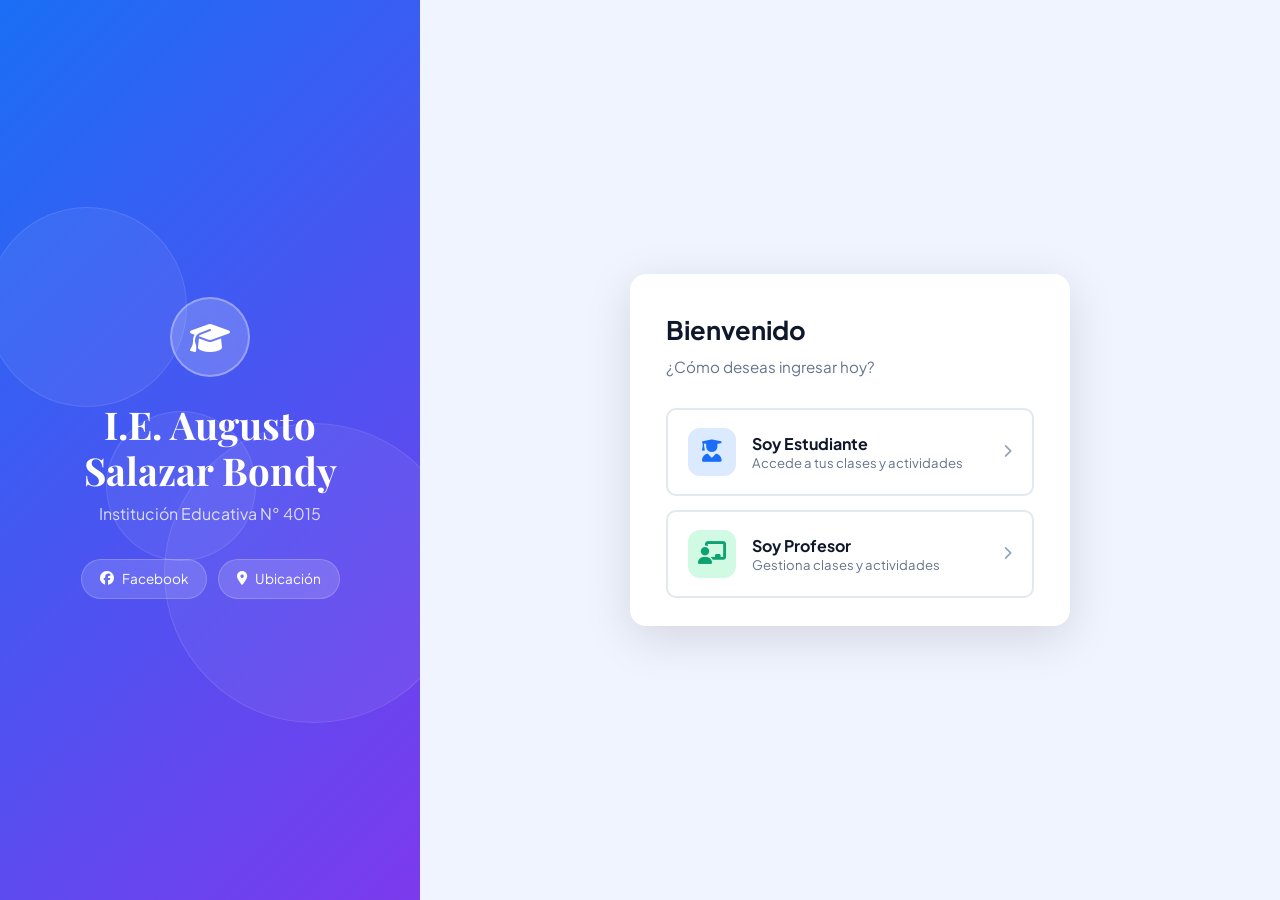
==== alumnos/dashboard.html @ 87910384 "request" ====
<!DOCTYPE html>
<html lang="es">
<head>
  <meta charset="UTF-8"/>
  <meta name="viewport" content="width=device-width, initial-scale=1.0"/>
  <title>Panel Estudiante — I.E. ASB 4015</title>
  <link rel="stylesheet" href="../style.css"/>
  <link rel="preconnect" href="https://fonts.googleapis.com"/>
  <link href="https://fonts.googleapis.com/css2?family=Plus+Jakarta+Sans:wght@300;400;500;600;700;800&family=Playfair+Display:wght@600;700&display=swap" rel="stylesheet"/>
  <link rel="stylesheet" href="https://cdnjs.cloudflare.com/ajax/libs/font-awesome/6.5.0/css/all.min.css"/>
</head>
<body>
<div id="toast-container" class="toast-container"></div>

<div class="app-layout">
  <!-- SIDEBAR -->
  <aside class="sidebar" id="sidebar">
    <div class="sidebar-header">
      <div class="sidebar-logo">
        <div class="sidebar-logo-icon"><i class="fas fa-graduation-cap"></i></div>
        <div class="sidebar-logo-text">
          <div class="school-name">I.E. Augusto Salazar Bondy</div>
          <div class="school-code">Plataforma Educativa 4015</div>
        </div>
      </div>
    </div>
    <div class="sidebar-profile">
      <div class="sidebar-avatar" id="sidebar-avatar"><i class="fas fa-user"></i></div>
      <div class="sidebar-profile-info">
        <div class="profile-name" id="sidebar-name">Cargando...</div>
        <div class="profile-role">Estudiante</div>
      </div>
    </div>
    <nav class="sidebar-nav">
      <div class="nav-section-label">Principal</div>
      <button class="nav-item active" data-page="dashboard" onclick="navigateTo('dashboard')">
        <i class="fas fa-home"></i> Inicio
      </button>
      <button class="nav-item" data-page="clases" onclick="navigateTo('clases')">
        <i class="fas fa-chalkboard"></i> Mis Clases
      </button>
      <button class="nav-item" data-page="actividades" onclick="navigateTo('actividades')">
        <i class="fas fa-tasks"></i> Actividades
        <span class="nav-badge" id="pending-badge" style="display:none">0</span>
      </button>
      <button class="nav-item" data-page="calificaciones" onclick="navigateTo('calificaciones')">
        <i class="fas fa-star"></i> Calificaciones
      </button>
      <div class="nav-section-label" style="margin-top:12px">Otros</div>
      <button class="nav-item" data-page="anuncios" onclick="navigateTo('anuncios')">
        <i class="fas fa-bullhorn"></i> Anuncios
      </button>
      <button class="nav-item" data-page="perfil" onclick="navigateTo('perfil')">
        <i class="fas fa-user-circle"></i> Mi Perfil
      </button>
    </nav>
    <div class="sidebar-footer">
      <button class="theme-toggle-btn" id="theme-btn" onclick="AppUtils.toggleTheme()">
        <i class="fas fa-moon"></i> Modo oscuro
      </button>
      <button class="logout-btn" onclick="AppUtils.logout()">
        <i class="fas fa-sign-out-alt"></i> Cerrar sesión
      </button>
    </div>
  </aside>

  <!-- MAIN -->
  <div class="main-content">
    <header class="topbar">
      <button class="topbar-menu-btn" id="menu-btn"><i class="fas fa-bars"></i></button>
      <div class="topbar-title" id="topbar-title">Inicio</div>
      <div class="topbar-search">
        <i class="fas fa-search"></i>
        <input type="text" placeholder="Buscar..." id="search-input" oninput="handleSearch(this.value)"/>
      </div>
    </header>

    <div class="page-content">
      <!-- ── DASHBOARD ── -->
      <div id="page-dashboard" class="page-section">
        <div class="page-header">
          <div>
            <h2 id="welcome-msg">¡Hola!</h2>
            <p>Aquí está tu resumen de hoy</p>
          </div>
        </div>
        <div class="stats-grid" id="student-stats">
          <div class="stat-card blue">
            <div class="stat-icon"><i class="fas fa-chalkboard"></i></div>
            <div class="stat-info"><div class="stat-value" id="stat-classes">0</div><div class="stat-label">Mis clases</div></div>
          </div>
          <div class="stat-card amber">
            <div class="stat-icon"><i class="fas fa-clock"></i></div>
            <div class="stat-info"><div class="stat-value" id="stat-pending">0</div><div class="stat-label">Pendientes</div></div>
          </div>
          <div class="stat-card green">
            <div class="stat-icon"><i class="fas fa-check-circle"></i></div>
            <div class="stat-info"><div class="stat-value" id="stat-done">0</div><div class="stat-label">Entregadas</div></div>
          </div>
          <div class="stat-card purple">
            <div class="stat-icon"><i class="fas fa-star"></i></div>
            <div class="stat-info"><div class="stat-value" id="stat-avg">—</div><div class="stat-label">Promedio</div></div>
          </div>
        </div>
        <div class="two-col" style="gap:20px">
          <div class="card">
            <div class="card-header"><h3><i class="fas fa-clock" style="color:var(--accent)"></i> Actividades Pendientes</h3></div>
            <div class="card-body">
              <div class="activity-list" id="dashboard-pending-list">
                <div class="loading-spinner"></div>
              </div>
            </div>
          </div>
          <div class="card">
            <div class="card-header"><h3><i class="fas fa-bullhorn" style="color:var(--primary)"></i> Anuncios Recientes</h3></div>
            <div class="card-body">
              <div class="announcement-list" id="dashboard-announcements">
                <div class="loading-spinner"></div>
              </div>
            </div>
          </div>
        </div>
      </div>

      <!-- ── CLASES ── -->
      <div id="page-clases" class="page-section hidden">
        <div class="page-header">
          <div><h2>Mis Clases</h2><p>Clases en las que estás inscrito</p></div>
          <button class="btn-primary" onclick="openModal('join-class-modal')">
            <i class="fas fa-plus"></i> Unirme a clase
          </button>
        </div>
        <div class="classes-grid" id="student-classes-grid">
          <div class="loading-spinner"></div>
        </div>
      </div>

      <!-- ── ACTIVIDADES ── -->
      <div id="page-actividades" class="page-section hidden">
        <div class="page-header">
          <div><h2>Actividades</h2><p>Todas tus tareas y evaluaciones</p></div>
          <div style="display:flex;gap:8px;flex-wrap:wrap">
            <select class="form-input" style="width:auto;padding:8px 12px" onchange="filterActivities(this.value)">
              <option value="all">Todas</option>
              <option value="pending">Pendientes</option>
              <option value="submitted">Entregadas</option>
              <option value="graded">Calificadas</option>
            </select>
          </div>
        </div>
        <div class="activity-list" id="all-activities-list">
          <div class="loading-spinner"></div>
        </div>
      </div>

      <!-- ── CALIFICACIONES ── -->
      <div id="page-calificaciones" class="page-section hidden">
        <div class="page-header">
          <div><h2>Calificaciones</h2><p>Tu historial de notas</p></div>
        </div>
        <div class="card">
          <div class="card-body" style="padding:0">
            <table class="grade-table" id="grades-table">
              <thead>
                <tr>
                  <th>Actividad</th><th>Clase</th><th>Entregada</th><th>Nota</th><th>Retroalimentación</th>
                </tr>
              </thead>
              <tbody id="grades-tbody">
                <tr><td colspan="5" class="loading-spinner" style="padding:30px"></td></tr>
              </tbody>
            </table>
          </div>
        </div>
      </div>

      <!-- ── ANUNCIOS ── -->
      <div id="page-anuncios" class="page-section hidden">
        <div class="page-header">
          <div><h2>Anuncios</h2><p>Comunicados y noticias del colegio</p></div>
        </div>
        <div class="announcement-list" id="announcements-list">
          <div class="loading-spinner"></div>
        </div>
      </div>

      <!-- ── PERFIL ── -->
      <div id="page-perfil" class="page-section hidden">
        <div class="page-header">
          <div><h2>Mi Perfil</h2><p>Tu información personal</p></div>
        </div>
        <div class="card" style="max-width:520px">
          <div class="card-body" style="text-align:center;padding:32px">
            <div id="profile-avatar-big" style="width:80px;height:80px;border-radius:50%;background:var(--primary-light);color:var(--primary);display:flex;align-items:center;justify-content:center;font-size:2rem;font-weight:700;margin:0 auto 16px"></div>
            <h3 id="profile-name-big" style="font-size:1.2rem;margin-bottom:4px"></h3>
            <p id="profile-email-big" style="color:var(--text-muted);font-size:0.9rem;margin-bottom:6px"></p>
            <p id="profile-grade-big" style="color:var(--text-secondary);font-size:0.9rem"></p>
            <span class="tag tag-blue" style="margin-top:8px">Estudiante</span>
          </div>
        </div>
      </div>
    </div>
  </div>
</div>

<!-- Modal: Unirse a clase -->
<div class="modal-overlay hidden" id="join-class-modal">
  <div class="modal">
    <div class="modal-header">
      <h3><i class="fas fa-link"></i> Unirse a una clase</h3>
      <button class="modal-close" onclick="closeModal('join-class-modal')"><i class="fas fa-times"></i></button>
    </div>
    <div class="modal-body">
      <p style="color:var(--text-secondary);margin-bottom:20px">Ingresa el código de clase que te proporcionó tu profesor.</p>
      <div class="form-group">
        <label class="form-label">Código de clase</label>
        <div class="input-wrap">
          <i class="fas fa-key"></i>
          <input type="text" id="join-code-input" class="form-input" style="padding-left:40px;text-transform:uppercase;font-weight:700;letter-spacing:2px" placeholder="Ej: ABC123" maxlength="10"/>
        </div>
      </div>
    </div>
    <div class="modal-footer">
      <button class="btn-secondary" onclick="closeModal('join-class-modal')">Cancelar</button>
      <button class="btn-primary" onclick="joinClass()"><i class="fas fa-check"></i> Unirme</button>
    </div>
  </div>
</div>

<!-- Modal: Ver actividad y responder -->
<div class="modal-overlay hidden" id="activity-modal">
  <div class="modal" style="max-width:760px">
    <div class="modal-header">
      <h3 id="activity-modal-title">Actividad</h3>
      <button class="modal-close" onclick="closeModal('activity-modal')"><i class="fas fa-times"></i></button>
    </div>
    <div class="modal-body" id="activity-modal-body"></div>
    <div class="modal-footer" id="activity-modal-footer"></div>
  </div>
</div>

<!-- Modal: Ver clase -->
<div class="modal-overlay hidden" id="class-detail-modal">
  <div class="modal" style="max-width:680px">
    <div class="modal-header">
      <h3 id="class-detail-title">Clase</h3>
      <button class="modal-close" onclick="closeModal('class-detail-modal')"><i class="fas fa-times"></i></button>
    </div>
    <div class="modal-body" id="class-detail-body"></div>
  </div>
</div>

<script src="../assets/app-utils.js"></script>
<script src="dashboard.js"></script>
</body>
</html>
---- style.css ----
/* ============================================
   I.E. AUGUSTO SALAZAR BONDY 4015
   Plataforma Educativa - Estilos Globales
   ============================================ */

/* Variables de color */
:root {
  --primary: #1a6ef5;
  --primary-dark: #1255cc;
  --primary-light: #e8f0fe;
  --secondary: #0ea271;
  --secondary-light: #d1fae5;
  --accent: #f59e0b;
  --danger: #ef4444;
  --danger-light: #fee2e2;
  --warning: #f97316;
  --purple: #7c3aed;
  --purple-light: #ede9fe;

  --bg: #f5f7fb;
  --bg-card: #ffffff;
  --bg-sidebar: #ffffff;
  --text: #0f172a;
  --text-secondary: #64748b;
  --text-muted: #94a3b8;
  --border: #e2e8f0;
  --border-light: #f1f5f9;
  --shadow: 0 1px 3px rgba(0,0,0,0.06), 0 4px 16px rgba(0,0,0,0.04);
  --shadow-md: 0 4px 24px rgba(0,0,0,0.08);
  --shadow-lg: 0 12px 48px rgba(0,0,0,0.12);
  --radius: 16px;
  --radius-sm: 10px;
  --sidebar-w: 260px;
  --header-h: 64px;
  --font: 'Plus Jakarta Sans', sans-serif;
}

/* Modo oscuro */
[data-theme="dark"] {
  --bg: #0f172a;
  --bg-card: #1e293b;
  --bg-sidebar: #1e293b;
  --text: #f1f5f9;
  --text-secondary: #94a3b8;
  --text-muted: #64748b;
  --border: #334155;
  --border-light: #1e293b;
  --shadow: 0 1px 3px rgba(0,0,0,0.3), 0 4px 16px rgba(0,0,0,0.2);
  --primary-light: #1e3a5f;
  --secondary-light: #064e3b;
}

/* Reset */
*, *::before, *::after { box-sizing: border-box; margin: 0; padding: 0; }
html { scroll-behavior: smooth; }
body {
  font-family: var(--font);
  background: var(--bg);
  color: var(--text);
  line-height: 1.6;
  transition: background 0.3s, color 0.3s;
  min-height: 100vh;
}
a { color: var(--primary); text-decoration: none; }
a:hover { text-decoration: underline; }
img { max-width: 100%; }
button { cursor: pointer; font-family: var(--font); }
input, textarea, select { font-family: var(--font); }

/* ============ LOADER ============ */
.global-loader {
  position: fixed; inset: 0;
  background: var(--bg-card);
  display: flex; align-items: center; justify-content: center;
  z-index: 9999;
  transition: opacity 0.4s, visibility 0.4s;
}
.global-loader.hidden { opacity: 0; visibility: hidden; pointer-events: none; }
.loader-inner { text-align: center; }
.loader-logo {
  font-family: 'Playfair Display', serif;
  font-size: 2.5rem; font-weight: 700;
  color: var(--primary);
  letter-spacing: 3px;
  margin-bottom: 20px;
  animation: pulse 1.5s ease-in-out infinite;
}
.loader-spinner {
  width: 40px; height: 40px;
  border: 3px solid var(--border);
  border-top-color: var(--primary);
  border-radius: 50%;
  animation: spin 0.8s linear infinite;
  margin: 0 auto 16px;
}
.loader-inner p { color: var(--text-secondary); font-size: 0.9rem; }
@keyframes spin { to { transform: rotate(360deg); } }
@keyframes pulse { 0%,100% { opacity:1; } 50% { opacity:0.5; } }

/* ============ TOAST ============ */
.toast-container {
  position: fixed; top: 20px; right: 20px;
  z-index: 10000; display: flex; flex-direction: column; gap: 10px;
}
.toast {
  background: var(--bg-card); border: 1px solid var(--border);
  border-radius: var(--radius-sm); padding: 14px 18px;
  box-shadow: var(--shadow-md); display: flex; align-items: center; gap: 12px;
  min-width: 280px; max-width: 380px;
  animation: slideInRight 0.3s ease;
  transition: opacity 0.3s;
}
.toast.hide { opacity: 0; }
.toast-icon { font-size: 1.1rem; }
.toast.success .toast-icon { color: var(--secondary); }
.toast.error .toast-icon { color: var(--danger); }
.toast.info .toast-icon { color: var(--primary); }
.toast.warning .toast-icon { color: var(--accent); }
.toast-msg { flex: 1; font-size: 0.9rem; color: var(--text); }
.toast-close { background: none; border: none; color: var(--text-muted); font-size: 1rem; padding: 0; }
@keyframes slideInRight { from { transform: translateX(100%); opacity:0; } to { transform: translateX(0); opacity:1; } }

/* ============ LOGIN ============ */
.login-page { background: #f0f4ff; }
.login-wrapper { display: flex; min-height: 100vh; }

/* Panel izquierdo */
.login-left {
  width: 420px; min-width: 420px;
  background: linear-gradient(135deg, #1a6ef5 0%, #7c3aed 100%);
  display: flex; align-items: center; justify-content: center;
  position: relative; overflow: hidden;
}
.login-left-content { position: relative; z-index: 2; padding: 40px; text-align: center; color: white; }
.school-badge {
  width: 80px; height: 80px;
  background: rgba(255,255,255,0.2);
  border-radius: 50%; display: flex; align-items: center; justify-content: center;
  margin: 0 auto 24px; font-size: 2rem;
  backdrop-filter: blur(10px);
  border: 2px solid rgba(255,255,255,0.3);
}
.school-title {
  font-family: 'Playfair Display', serif;
  font-size: 2.4rem; line-height: 1.2;
  font-weight: 700; color: white; margin-bottom: 8px;
}
.school-sub { color: rgba(255,255,255,0.8); font-size: 1rem; margin-bottom: 28px; }
.social-link {
  display: inline-flex; align-items: center; gap: 8px;
  background: rgba(255,255,255,0.15);
  color: white; padding: 8px 18px; border-radius: 50px;
  font-size: 0.85rem; margin: 4px;
  backdrop-filter: blur(10px);
  border: 1px solid rgba(255,255,255,0.2);
  transition: background 0.2s;
}
.social-link:hover { background: rgba(255,255,255,0.25); text-decoration: none; }

/* Círculos decorativos */
.login-deco-circles { position: absolute; inset: 0; pointer-events: none; }
.deco-c {
  position: absolute; border-radius: 50%;
  background: rgba(255,255,255,0.06); border: 1px solid rgba(255,255,255,0.1);
}
.c1 { width: 300px; height: 300px; bottom: -80px; right: -80px; }
.c2 { width: 200px; height: 200px; top: -50px; left: -50px; }
.c3 { width: 150px; height: 150px; top: 40%; left: 20%; }

/* Panel derecho */
.login-right {
  flex: 1; display: flex; align-items: center; justify-content: center;
  padding: 40px 20px;
}
.login-card {
  background: white; border-radius: var(--radius);
  box-shadow: var(--shadow-lg); width: 100%; max-width: 440px;
  overflow: hidden; position: relative;
}

/* Secciones auth */
.auth-section { display: none; padding: 36px 36px 28px; }
.auth-section.active { display: block; animation: fadeInUp 0.3s ease; }
@keyframes fadeInUp { from { opacity:0; transform:translateY(12px); } to { opacity:1; transform:translateY(0); } }

.auth-header { margin-bottom: 28px; position: relative; }
.auth-header h2 { font-size: 1.6rem; font-weight: 700; color: var(--text); }
.auth-header p { color: var(--text-secondary); font-size: 0.95rem; margin-top: 4px; }
.auth-title-wrap { display: flex; align-items: center; gap: 14px; }
.auth-avatar {
  width: 50px; height: 50px; border-radius: 50%;
  display: flex; align-items: center; justify-content: center;
  font-size: 1.3rem; flex-shrink: 0;
}
.auth-avatar.student { background: #dbeafe; color: var(--primary); }
.auth-avatar.teacher { background: var(--secondary-light); color: var(--secondary); }
.back-btn {
  position: absolute; top: 0; left: 0;
  background: var(--border-light); border: none;
  width: 36px; height: 36px; border-radius: 50%;
  color: var(--text-secondary); font-size: 0.9rem;
  display: flex; align-items: center; justify-content: center;
  transition: background 0.2s;
}
.back-btn:hover { background: var(--border); }
.auth-title-wrap { padding-left: 52px; }

/* Botones de rol */
.role-buttons { display: flex; flex-direction: column; gap: 14px; margin-top: 8px; }
.role-btn {
  display: flex; align-items: center; gap: 16px;
  padding: 18px 20px; border-radius: var(--radius-sm);
  border: 2px solid var(--border); background: white;
  cursor: pointer; transition: all 0.2s; text-align: left; width: 100%;
}
.role-btn:hover { border-color: var(--primary); background: var(--primary-light); transform: translateY(-1px); }
.role-icon { width: 48px; height: 48px; border-radius: 12px; display: flex; align-items: center; justify-content: center; font-size: 1.4rem; flex-shrink: 0; }
.student-btn .role-icon { background: #dbeafe; color: var(--primary); }
.teacher-btn .role-icon { background: var(--secondary-light); color: var(--secondary); }
.role-info { flex: 1; }
.role-title { display: block; font-weight: 700; font-size: 1rem; color: var(--text); }
.role-desc { font-size: 0.82rem; color: var(--text-secondary); }
.role-arrow { color: var(--text-muted); font-size: 0.85rem; }

/* Formularios */
.form-group { margin-bottom: 18px; }
.form-group label { display: block; font-size: 0.85rem; font-weight: 600; color: var(--text); margin-bottom: 6px; }
.input-wrap { position: relative; display: flex; align-items: center; }
.input-wrap > i:first-child {
  position: absolute; left: 14px; color: var(--text-muted); font-size: 0.9rem; pointer-events: none;
}
.input-wrap input {
  width: 100%; padding: 12px 14px 12px 40px;
  border: 2px solid var(--border); border-radius: var(--radius-sm);
  font-size: 0.95rem; color: var(--text); background: var(--bg);
  transition: border-color 0.2s;
}
.input-wrap input:focus { outline: none; border-color: var(--primary); background: white; }
.toggle-pw {
  position: absolute; right: 12px;
  background: none; border: none; color: var(--text-muted); padding: 0;
}

/* Botones */
.btn-primary {
  display: inline-flex; align-items: center; justify-content: center; gap: 10px;
  background: var(--primary); color: white;
  border: none; border-radius: var(--radius-sm);
  padding: 13px 24px; font-size: 0.95rem; font-weight: 600;
  cursor: pointer; transition: all 0.2s;
}
.btn-primary:hover { background: var(--primary-dark); transform: translateY(-1px); box-shadow: 0 4px 16px rgba(26,110,245,0.3); }
.btn-primary.full-width { width: 100%; margin-top: 8px; }
.btn-primary:disabled { opacity: 0.6; cursor: not-allowed; transform: none; }

.btn-secondary {
  display: inline-flex; align-items: center; gap: 8px;
  background: var(--bg); color: var(--text); border: 2px solid var(--border);
  border-radius: var(--radius-sm); padding: 10px 18px;
  font-size: 0.9rem; font-weight: 600; transition: all 0.2s;
}
.btn-secondary:hover { border-color: var(--primary); color: var(--primary); }
.btn-danger {
  display: inline-flex; align-items: center; gap: 8px;
  background: var(--danger); color: white; border: none;
  border-radius: var(--radius-sm); padding: 10px 18px;
  font-size: 0.9rem; font-weight: 600; transition: all 0.2s;
}
.btn-success {
  display: inline-flex; align-items: center; gap: 8px;
  background: var(--secondary); color: white; border: none;
  border-radius: var(--radius-sm); padding: 10px 18px;
  font-size: 0.9rem; font-weight: 600; transition: all 0.2s;
}
.btn-success:hover { opacity: 0.9; }

.auth-footer { margin-top: 20px; text-align: center; font-size: 0.87rem; color: var(--text-secondary); }
.auth-footer p { margin: 6px 0; }
.auth-footer a { color: var(--primary); font-weight: 600; }
.recover-link { color: var(--text-secondary) !important; font-weight: 400 !important; font-size: 0.85rem; }
.recover-link:hover { color: var(--primary) !important; }

/* ============ LAYOUT DASHBOARD ============ */
.app-layout { display: flex; min-height: 100vh; }
.hidden { display: none !important; }

/* Sidebar */
.sidebar {
  width: var(--sidebar-w); min-width: var(--sidebar-w);
  background: var(--bg-sidebar);
  border-right: 1px solid var(--border);
  display: flex; flex-direction: column;
  position: fixed; top: 0; left: 0; bottom: 0;
  z-index: 100; transition: transform 0.3s;
  overflow-y: auto;
}
.sidebar-header {
  padding: 20px 20px 16px;
  border-bottom: 1px solid var(--border);
}
.sidebar-logo {
  display: flex; align-items: center; gap: 12px;
}
.sidebar-logo-icon {
  width: 40px; height: 40px; background: var(--primary);
  border-radius: 10px; display: flex; align-items: center; justify-content: center;
  color: white; font-size: 1.1rem; flex-shrink: 0;
}
.sidebar-logo-text .school-name { font-size: 0.78rem; font-weight: 700; color: var(--text); line-height: 1.2; }
.sidebar-logo-text .school-code { font-size: 0.72rem; color: var(--text-muted); }

/* Perfil en sidebar */
.sidebar-profile {
  padding: 16px 20px;
  border-bottom: 1px solid var(--border);
  display: flex; align-items: center; gap: 12px;
}
.sidebar-avatar {
  width: 44px; height: 44px; border-radius: 50%;
  background: var(--primary-light); color: var(--primary);
  display: flex; align-items: center; justify-content: center;
  font-size: 1.2rem; font-weight: 700; flex-shrink: 0;
  overflow: hidden;
}
.sidebar-avatar img { width: 100%; height: 100%; object-fit: cover; }
.sidebar-profile-info .profile-name { font-size: 0.9rem; font-weight: 600; color: var(--text); }
.sidebar-profile-info .profile-role {
  font-size: 0.75rem; color: var(--text-muted);
  text-transform: capitalize;
}

/* Nav */
.sidebar-nav { flex: 1; padding: 12px 12px; }
.nav-section-label {
  font-size: 0.7rem; font-weight: 700; text-transform: uppercase;
  letter-spacing: 1px; color: var(--text-muted);
  padding: 8px 8px 4px;
}
.nav-item {
  display: flex; align-items: center; gap: 10px;
  padding: 10px 12px; border-radius: var(--radius-sm);
  color: var(--text-secondary); font-size: 0.9rem; font-weight: 500;
  cursor: pointer; transition: all 0.15s; margin: 2px 0;
  border: none; background: none; width: 100%; text-align: left;
}
.nav-item i { width: 20px; text-align: center; font-size: 1rem; }
.nav-item:hover { background: var(--border-light); color: var(--text); }
.nav-item.active { background: var(--primary-light); color: var(--primary); font-weight: 700; }
.nav-item .nav-badge {
  margin-left: auto; background: var(--danger); color: white;
  font-size: 0.7rem; padding: 2px 7px; border-radius: 50px; font-weight: 700;
}

/* Sidebar footer */
.sidebar-footer { padding: 16px 12px; border-top: 1px solid var(--border); }
.theme-toggle-btn, .logout-btn {
  display: flex; align-items: center; gap: 10px;
  padding: 10px 12px; border-radius: var(--radius-sm);
  color: var(--text-secondary); font-size: 0.9rem; font-weight: 500;
  cursor: pointer; transition: all 0.15s; width: 100%;
  border: none; background: none; text-align: left;
}
.theme-toggle-btn:hover { background: var(--border-light); color: var(--text); }
.logout-btn:hover { background: var(--danger-light); color: var(--danger); }

/* ============ MAIN CONTENT ============ */
.main-content {
  flex: 1; margin-left: var(--sidebar-w);
  display: flex; flex-direction: column; min-height: 100vh;
}
.topbar {
  height: var(--header-h); background: var(--bg-card);
  border-bottom: 1px solid var(--border);
  display: flex; align-items: center; gap: 16px;
  padding: 0 24px; position: sticky; top: 0; z-index: 50;
}
.topbar-menu-btn {
  display: none; background: none; border: none;
  color: var(--text); font-size: 1.2rem; padding: 6px;
}
.topbar-title { font-size: 1.05rem; font-weight: 700; color: var(--text); flex: 1; }
.topbar-search {
  display: flex; align-items: center; gap: 10px;
  background: var(--bg); border: 2px solid var(--border);
  border-radius: 50px; padding: 8px 16px; min-width: 220px;
}
.topbar-search i { color: var(--text-muted); font-size: 0.9rem; }
.topbar-search input { background: none; border: none; font-size: 0.9rem; color: var(--text); flex: 1; }
.topbar-search input:focus { outline: none; }

.page-content { padding: 28px 32px; flex: 1; }

/* ============ CARDS ============ */
.card {
  background: var(--bg-card); border-radius: var(--radius);
  border: 1px solid var(--border); box-shadow: var(--shadow); overflow: hidden;
}
.card-header { padding: 20px 24px 16px; border-bottom: 1px solid var(--border); display: flex; align-items: center; justify-content: space-between; gap: 12px; }
.card-header h3 { font-size: 1rem; font-weight: 700; color: var(--text); }
.card-body { padding: 20px 24px; }

/* ============ STATS CARDS ============ */
.stats-grid { display: grid; grid-template-columns: repeat(auto-fit, minmax(180px, 1fr)); gap: 16px; margin-bottom: 24px; }
.stat-card {
  background: var(--bg-card); border-radius: var(--radius);
  border: 1px solid var(--border); padding: 20px 22px;
  display: flex; align-items: center; gap: 16px;
  box-shadow: var(--shadow);
}
.stat-icon { width: 50px; height: 50px; border-radius: 14px; display: flex; align-items: center; justify-content: center; font-size: 1.3rem; flex-shrink: 0; }
.stat-info .stat-value { font-size: 1.6rem; font-weight: 800; color: var(--text); line-height: 1; }
.stat-info .stat-label { font-size: 0.8rem; color: var(--text-muted); margin-top: 4px; }
.stat-card.blue .stat-icon { background: #dbeafe; color: var(--primary); }
.stat-card.green .stat-icon { background: var(--secondary-light); color: var(--secondary); }
.stat-card.amber .stat-icon { background: #fef3c7; color: var(--accent); }
.stat-card.purple .stat-icon { background: var(--purple-light); color: var(--purple); }
.stat-card.red .stat-icon { background: var(--danger-light); color: var(--danger); }

/* ============ CLASES ============ */
.classes-grid { display: grid; grid-template-columns: repeat(auto-fill, minmax(280px, 1fr)); gap: 18px; }
.class-card {
  background: var(--bg-card); border-radius: var(--radius);
  border: 1px solid var(--border); overflow: hidden;
  cursor: pointer; transition: all 0.2s; box-shadow: var(--shadow);
}
.class-card:hover { transform: translateY(-3px); box-shadow: var(--shadow-md); border-color: var(--primary); }
.class-card-header {
  height: 90px; padding: 18px 20px;
  display: flex; align-items: flex-end;
  position: relative;
}
.class-card-body { padding: 16px 20px; }
.class-name { font-size: 1rem; font-weight: 700; color: white; line-height: 1.3; }
.class-code { font-size: 0.8rem; color: rgba(255,255,255,0.8); margin-top: 2px; }
.class-teacher { font-size: 0.85rem; color: var(--text-secondary); margin-bottom: 8px; }
.class-meta { display: flex; align-items: center; gap: 12px; }
.class-meta span { font-size: 0.8rem; color: var(--text-muted); display: flex; align-items: center; gap: 5px; }
.class-join-form { margin-top: 16px; display: flex; gap: 10px; }
.class-join-form input { flex: 1; padding: 10px 14px; border: 2px solid var(--border); border-radius: var(--radius-sm); font-size: 0.9rem; color: var(--text); background: var(--bg); }
.class-join-form input:focus { outline: none; border-color: var(--primary); }

/* ============ ACTIVIDADES ============ */
.activity-list { display: flex; flex-direction: column; gap: 12px; }
.activity-item {
  background: var(--bg-card); border: 1px solid var(--border);
  border-radius: var(--radius-sm); padding: 16px 20px;
  display: flex; align-items: center; gap: 16px;
  cursor: pointer; transition: all 0.15s;
}
.activity-item:hover { border-color: var(--primary); box-shadow: var(--shadow); }
.activity-icon { width: 44px; height: 44px; border-radius: 12px; display: flex; align-items: center; justify-content: center; font-size: 1.1rem; flex-shrink: 0; }
.activity-info { flex: 1; }
.activity-name { font-size: 0.95rem; font-weight: 600; color: var(--text); }
.activity-meta { font-size: 0.8rem; color: var(--text-muted); margin-top: 3px; display: flex; gap: 12px; }
.activity-status { display: inline-flex; align-items: center; gap: 5px; font-size: 0.78rem; font-weight: 600; padding: 4px 10px; border-radius: 50px; }
.status-pending { background: #fef3c7; color: #92400e; }
.status-submitted { background: var(--secondary-light); color: #065f46; }
.status-graded { background: #dbeafe; color: #1e40af; }
.status-late { background: var(--danger-light); color: #991b1b; }

/* ============ MODAL ============ */
.modal-overlay {
  position: fixed; inset: 0; background: rgba(0,0,0,0.5);
  display: flex; align-items: center; justify-content: center;
  z-index: 1000; padding: 20px;
  backdrop-filter: blur(4px);
  animation: fadeIn 0.2s ease;
}
.modal-overlay.hidden { display: none; }
.modal {
  background: var(--bg-card); border-radius: var(--radius);
  box-shadow: var(--shadow-lg); width: 100%; max-width: 680px;
  max-height: 90vh; overflow-y: auto;
  animation: slideUp 0.3s ease;
}
.modal-header {
  padding: 20px 24px; border-bottom: 1px solid var(--border);
  display: flex; align-items: center; justify-content: space-between;
  position: sticky; top: 0; background: var(--bg-card); z-index: 1;
}
.modal-header h3 { font-size: 1.1rem; font-weight: 700; }
.modal-close { background: none; border: none; font-size: 1.1rem; color: var(--text-muted); cursor: pointer; padding: 4px 8px; border-radius: 6px; }
.modal-close:hover { background: var(--border); color: var(--text); }
.modal-body { padding: 24px; }
.modal-footer { padding: 16px 24px; border-top: 1px solid var(--border); display: flex; justify-content: flex-end; gap: 10px; }
@keyframes fadeIn { from { opacity:0; } to { opacity:1; } }
@keyframes slideUp { from { transform:translateY(20px); opacity:0; } to { transform:translateY(0); opacity:1; } }

/* ============ FORMULARIO ACTIVIDAD ============ */
.question-builder { display: flex; flex-direction: column; gap: 16px; margin-top: 16px; }
.question-item {
  background: var(--bg); border: 2px solid var(--border);
  border-radius: var(--radius-sm); padding: 16px 20px; position: relative;
}
.question-item .question-header { display: flex; align-items: center; gap: 10px; margin-bottom: 12px; }
.question-type-badge { font-size: 0.75rem; font-weight: 700; padding: 3px 10px; border-radius: 50px; background: var(--primary-light); color: var(--primary); }
.remove-question-btn { position: absolute; top: 14px; right: 14px; background: none; border: none; color: var(--danger); cursor: pointer; font-size: 1rem; }
.add-question-menu { display: flex; flex-wrap: wrap; gap: 8px; margin-top: 8px; }
.add-q-btn {
  background: var(--bg); border: 2px solid var(--border);
  border-radius: var(--radius-sm); padding: 8px 14px;
  font-size: 0.82rem; font-weight: 600; color: var(--text-secondary);
  cursor: pointer; transition: all 0.15s; display: flex; align-items: center; gap: 6px;
}
.add-q-btn:hover { border-color: var(--primary); color: var(--primary); background: var(--primary-light); }

/* Respuestas de estudiante */
.activity-form { display: flex; flex-direction: column; gap: 20px; }
.question-block { background: var(--bg-card); border: 1px solid var(--border); border-radius: var(--radius-sm); padding: 20px 24px; }
.question-text { font-size: 0.95rem; font-weight: 600; color: var(--text); margin-bottom: 14px; }
.question-text .q-num { color: var(--primary); margin-right: 8px; }
.answer-textarea {
  width: 100%; min-height: 100px; padding: 12px 16px;
  border: 2px solid var(--border); border-radius: var(--radius-sm);
  font-family: var(--font); font-size: 0.9rem; color: var(--text);
  resize: vertical; background: var(--bg);
}
.answer-textarea:focus { outline: none; border-color: var(--primary); background: white; }
.radio-group, .checkbox-group { display: flex; flex-direction: column; gap: 10px; }
.option-item { display: flex; align-items: center; gap: 12px; cursor: pointer; }
.option-item input[type="radio"], .option-item input[type="checkbox"] { width: 18px; height: 18px; cursor: pointer; accent-color: var(--primary); }
.option-item label { font-size: 0.9rem; color: var(--text); cursor: pointer; }

/* ============ IA RETROALIMENTACIÓN ============ */
.ai-feedback {
  background: linear-gradient(135deg, #f0f4ff 0%, #fdf4ff 100%);
  border: 2px solid var(--primary-light);
  border-radius: var(--radius); padding: 20px 24px; margin-top: 20px;
}
.ai-feedback-header { display: flex; align-items: center; gap: 10px; margin-bottom: 14px; }
.ai-badge { background: linear-gradient(135deg, var(--primary), var(--purple)); color: white; font-size: 0.78rem; font-weight: 700; padding: 4px 12px; border-radius: 50px; }
.ai-feedback h4 { font-size: 1rem; font-weight: 700; color: var(--text); }
.ai-section { margin-bottom: 14px; }
.ai-section-title { font-size: 0.82rem; font-weight: 700; color: var(--text-secondary); text-transform: uppercase; letter-spacing: 0.5px; margin-bottom: 6px; }
.ai-section p { font-size: 0.9rem; color: var(--text); line-height: 1.6; }
.ai-score { display: inline-block; font-size: 1.6rem; font-weight: 800; color: var(--primary); }

/* ============ CALIFICACIONES ============ */
.grade-table { width: 100%; border-collapse: collapse; }
.grade-table th { padding: 12px 16px; text-align: left; font-size: 0.78rem; font-weight: 700; color: var(--text-muted); text-transform: uppercase; letter-spacing: 0.5px; border-bottom: 2px solid var(--border); }
.grade-table td { padding: 14px 16px; border-bottom: 1px solid var(--border-light); font-size: 0.9rem; color: var(--text); }
.grade-table tr:last-child td { border-bottom: none; }
.grade-table tr:hover td { background: var(--border-light); }
.grade-badge { display: inline-flex; align-items: center; justify-content: center; font-size: 0.85rem; font-weight: 700; padding: 4px 12px; border-radius: 50px; }
.grade-a { background: var(--secondary-light); color: #065f46; }
.grade-b { background: #dbeafe; color: #1e40af; }
.grade-c { background: #fef3c7; color: #92400e; }
.grade-d { background: var(--danger-light); color: #991b1b; }

/* ============ ANUNCIOS ============ */
.announcement-list { display: flex; flex-direction: column; gap: 14px; }
.announcement-item {
  background: var(--bg-card); border: 1px solid var(--border);
  border-left: 4px solid var(--primary); border-radius: var(--radius-sm);
  padding: 16px 20px;
}
.announcement-title { font-size: 0.95rem; font-weight: 700; color: var(--text); margin-bottom: 6px; }
.announcement-body { font-size: 0.9rem; color: var(--text-secondary); line-height: 1.6; }
.announcement-meta { font-size: 0.8rem; color: var(--text-muted); margin-top: 10px; display: flex; gap: 16px; }

/* ============ RECURSOS ============ */
.resources-list { display: flex; flex-direction: column; gap: 10px; }
.resource-item {
  display: flex; align-items: center; gap: 14px;
  background: var(--bg); border: 1px solid var(--border);
  border-radius: var(--radius-sm); padding: 12px 16px;
  cursor: pointer; transition: all 0.15s;
}
.resource-item:hover { border-color: var(--primary); background: var(--primary-light); }
.resource-icon { width: 36px; height: 36px; border-radius: 8px; display: flex; align-items: center; justify-content: center; font-size: 1rem; flex-shrink: 0; }
.resource-pdf { background: #fee2e2; color: var(--danger); }
.resource-img { background: #dbeafe; color: var(--primary); }
.resource-vid { background: #fef3c7; color: var(--accent); }
.resource-doc { background: var(--secondary-light); color: var(--secondary); }
.resource-name { font-size: 0.9rem; font-weight: 600; color: var(--text); }
.resource-size { font-size: 0.78rem; color: var(--text-muted); margin-top: 2px; }

/* ============ ALUMNOS LISTA ============ */
.students-list { display: flex; flex-direction: column; gap: 10px; }
.student-item {
  display: flex; align-items: center; gap: 14px;
  background: var(--bg-card); border: 1px solid var(--border);
  border-radius: var(--radius-sm); padding: 12px 16px;
}
.student-avatar { width: 40px; height: 40px; border-radius: 50%; background: var(--primary-light); color: var(--primary); display: flex; align-items: center; justify-content: center; font-size: 0.95rem; font-weight: 700; flex-shrink: 0; overflow: hidden; }
.student-name { font-size: 0.9rem; font-weight: 600; color: var(--text); }
.student-meta { font-size: 0.8rem; color: var(--text-muted); margin-top: 2px; }
.student-progress { margin-left: auto; text-align: right; }
.progress-bar-wrap { width: 80px; height: 6px; background: var(--border); border-radius: 3px; overflow: hidden; }
.progress-bar { height: 100%; background: var(--secondary); border-radius: 3px; }

/* ============ EMPTY STATE ============ */
.empty-state { text-align: center; padding: 48px 20px; }
.empty-state .empty-icon { font-size: 3rem; color: var(--border); margin-bottom: 16px; }
.empty-state h3 { font-size: 1rem; font-weight: 700; color: var(--text); margin-bottom: 8px; }
.empty-state p { font-size: 0.9rem; color: var(--text-muted); }

/* ============ MISC ============ */
.page-header { display: flex; align-items: center; justify-content: space-between; margin-bottom: 24px; flex-wrap: wrap; gap: 12px; }
.page-header h2 { font-size: 1.4rem; font-weight: 800; color: var(--text); }
.page-header p { font-size: 0.9rem; color: var(--text-secondary); margin-top: 2px; }
.section-title { font-size: 1rem; font-weight: 700; color: var(--text); margin-bottom: 16px; }
.two-col { display: grid; grid-template-columns: 1fr 1fr; gap: 20px; }
.form-label { font-size: 0.85rem; font-weight: 600; color: var(--text); margin-bottom: 6px; display: block; }
.form-input {
  width: 100%; padding: 11px 14px;
  border: 2px solid var(--border); border-radius: var(--radius-sm);
  font-size: 0.9rem; color: var(--text); background: var(--bg);
  transition: border-color 0.2s;
}
.form-input:focus { outline: none; border-color: var(--primary); background: var(--bg-card); }
select.form-input { cursor: pointer; }
textarea.form-input { min-height: 90px; resize: vertical; }
.tag { display: inline-flex; align-items: center; gap: 5px; padding: 3px 10px; border-radius: 50px; font-size: 0.78rem; font-weight: 600; }
.tag-blue { background: var(--primary-light); color: var(--primary); }
.tag-green { background: var(--secondary-light); color: var(--secondary); }
.divider { border: none; border-top: 1px solid var(--border); margin: 20px 0; }
.loading-spinner { display: flex; align-items: center; justify-content: center; padding: 40px; }
.loading-spinner::after {
  content: ''; width: 32px; height: 32px;
  border: 3px solid var(--border); border-top-color: var(--primary);
  border-radius: 50%; animation: spin 0.8s linear infinite;
}
.avatar-initials { font-weight: 700; font-size: 1rem; }

/* ============ RESPONSIVE ============ */
@media (max-width: 900px) {
  .login-left { display: none; }
  .login-right { padding: 24px 16px; }
  .auth-section { padding: 28px 24px 24px; }
  .sidebar { transform: translateX(-100%); }
  .sidebar.open { transform: translateX(0); }
  .main-content { margin-left: 0; }
  .topbar-menu-btn { display: block; }
  .sidebar-overlay {
    position: fixed; inset: 0; background: rgba(0,0,0,0.4);
    z-index: 99; display: none;
  }
  .sidebar-overlay.show { display: block; }
  .page-content { padding: 20px 16px; }
  .two-col { grid-template-columns: 1fr; }
}
@media (max-width: 600px) {
  .stats-grid { grid-template-columns: 1fr 1fr; }
  .classes-grid { grid-template-columns: 1fr; }
  .modal { border-radius: var(--radius) var(--radius) 0 0; margin-top: auto; }
  .modal-overlay { align-items: flex-end; padding: 0; }
}
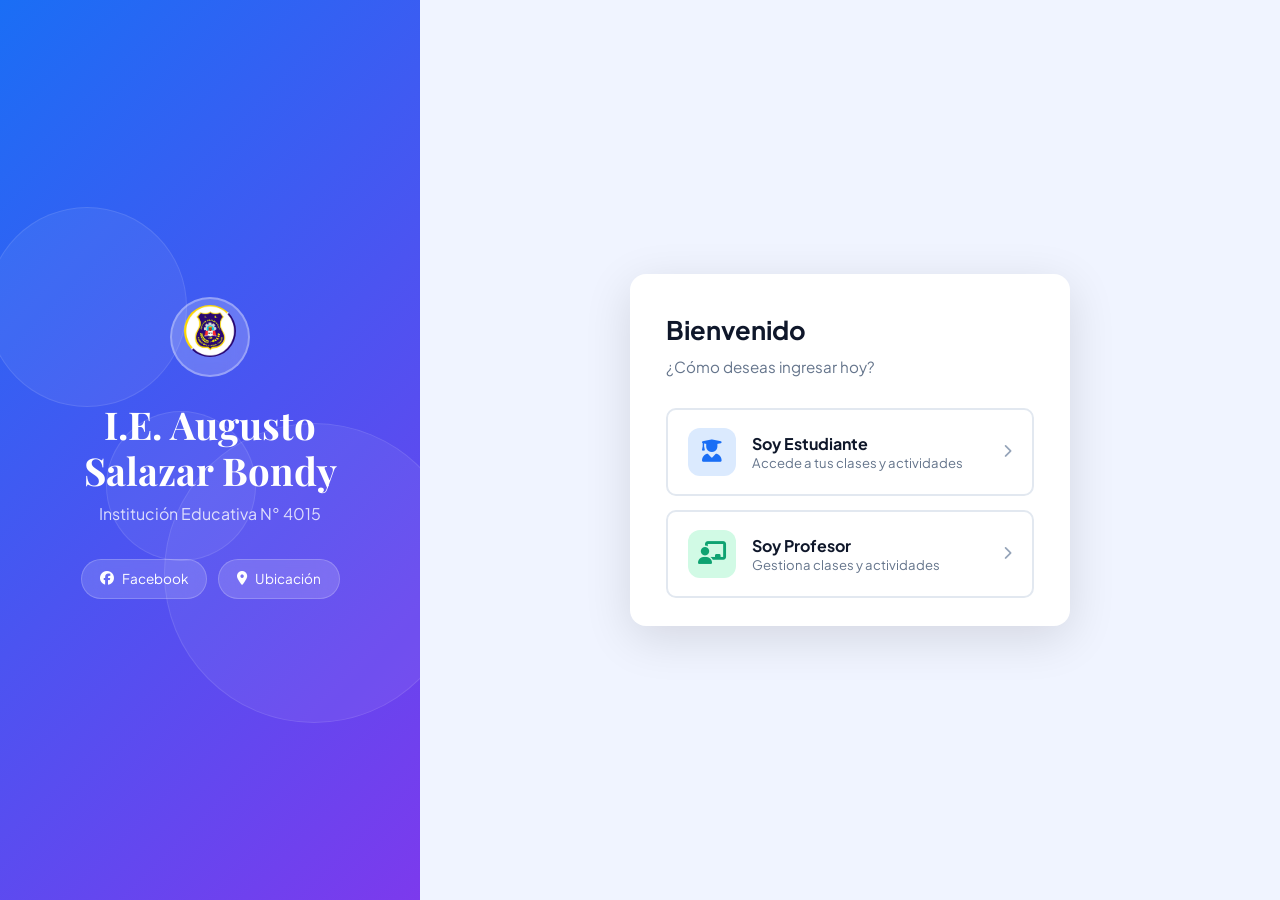
==== commit 6602bfac: "." ====
--- a/alumnos/dashboard.html
+++ b/alumnos/dashboard.html
@@ -5,6 +5,7 @@
   <meta name="viewport" content="width=device-width, initial-scale=1.0"/>
   <title>Panel Estudiante — I.E. ASB 4015</title>
   <link rel="stylesheet" href="../style.css"/>
+  <link rel="icon" type="image/png" href="../assets/logo.png"/>
   <link rel="preconnect" href="https://fonts.googleapis.com"/>
   <link href="https://fonts.googleapis.com/css2?family=Plus+Jakarta+Sans:wght@300;400;500;600;700;800&family=Playfair+Display:wght@600;700&display=swap" rel="stylesheet"/>
   <link rel="stylesheet" href="https://cdnjs.cloudflare.com/ajax/libs/font-awesome/6.5.0/css/all.min.css"/>
@@ -17,7 +18,7 @@
   <aside class="sidebar" id="sidebar">
     <div class="sidebar-header">
       <div class="sidebar-logo">
-        <div class="sidebar-logo-icon"><i class="fas fa-graduation-cap"></i></div>
+        <div class="sidebar-logo-icon" style="background:white;padding:4px"><img src="../assets/logo.png" style="width:32px;height:32px;object-fit:contain"/></div>
         <div class="sidebar-logo-text">
           <div class="school-name">I.E. Augusto Salazar Bondy</div>
           <div class="school-code">Plataforma Educativa 4015</div>
--- a/style.css
+++ b/style.css
@@ -646,3 +646,41 @@
   .modal { border-radius: var(--radius) var(--radius) 0 0; margin-top: auto; }
   .modal-overlay { align-items: flex-end; padding: 0; }
 }
+
+/* ============ MODO OSCURO — FIXES ============ */
+[data-theme="dark"] .login-card { background: var(--bg-card); }
+[data-theme="dark"] .auth-section { background: var(--bg-card); }
+[data-theme="dark"] .role-btn { background: var(--bg-card); border-color: var(--border); color: var(--text); }
+[data-theme="dark"] .role-btn:hover { background: var(--primary-light); border-color: var(--primary); }
+[data-theme="dark"] .role-title { color: var(--text); }
+[data-theme="dark"] .role-desc { color: var(--text-secondary); }
+[data-theme="dark"] .input-wrap input { background: #0f172a; color: var(--text); border-color: var(--border); }
+[data-theme="dark"] .input-wrap input:focus { background: #1e293b; border-color: var(--primary); }
+[data-theme="dark"] .modal { background: var(--bg-card); }
+[data-theme="dark"] .modal-header { background: var(--bg-card); }
+[data-theme="dark"] .question-block { background: #1e293b; border-color: var(--border); }
+[data-theme="dark"] .answer-textarea { background: #0f172a; color: var(--text); border-color: var(--border); }
+[data-theme="dark"] .answer-textarea:focus { background: #1e293b; }
+[data-theme="dark"] .question-item { background: #1e293b; border-color: var(--border); }
+[data-theme="dark"] .add-q-btn { background: var(--bg-card); color: var(--text-secondary); border-color: var(--border); }
+[data-theme="dark"] .add-q-btn:hover { border-color: var(--primary); color: var(--primary); background: var(--primary-light); }
+[data-theme="dark"] .form-input { background: #0f172a; color: var(--text); border-color: var(--border); }
+[data-theme="dark"] .form-input:focus { background: #1e293b; }
+[data-theme="dark"] .topbar { background: var(--bg-card); }
+[data-theme="dark"] .topbar-search { background: #0f172a; border-color: var(--border); }
+[data-theme="dark"] .topbar-search input { color: var(--text); }
+[data-theme="dark"] .class-card { background: var(--bg-card); }
+[data-theme="dark"] .activity-item { background: var(--bg-card); }
+[data-theme="dark"] .student-item { background: var(--bg-card); }
+[data-theme="dark"] .resource-item { background: var(--bg); }
+[data-theme="dark"] .announcement-item { background: var(--bg-card); }
+[data-theme="dark"] .grade-table th { color: var(--text-muted); }
+[data-theme="dark"] .grade-table td { color: var(--text); }
+[data-theme="dark"] .stat-card { background: var(--bg-card); }
+[data-theme="dark"] .ai-feedback { background: #1a1f35; border-color: #2d3a6e; }
+[data-theme="dark"] option { background: #1e293b; color: var(--text); }
+[data-theme="dark"] .back-btn { background: var(--border); color: var(--text); }
+[data-theme="dark"] .auth-footer a { color: var(--primary); }
+[data-theme="dark"] .school-sub { color: rgba(255,255,255,0.8); }
+[data-theme="dark"] .loader-logo { color: var(--primary); }
+[data-theme="dark"] .global-loader { background: var(--bg-card); }
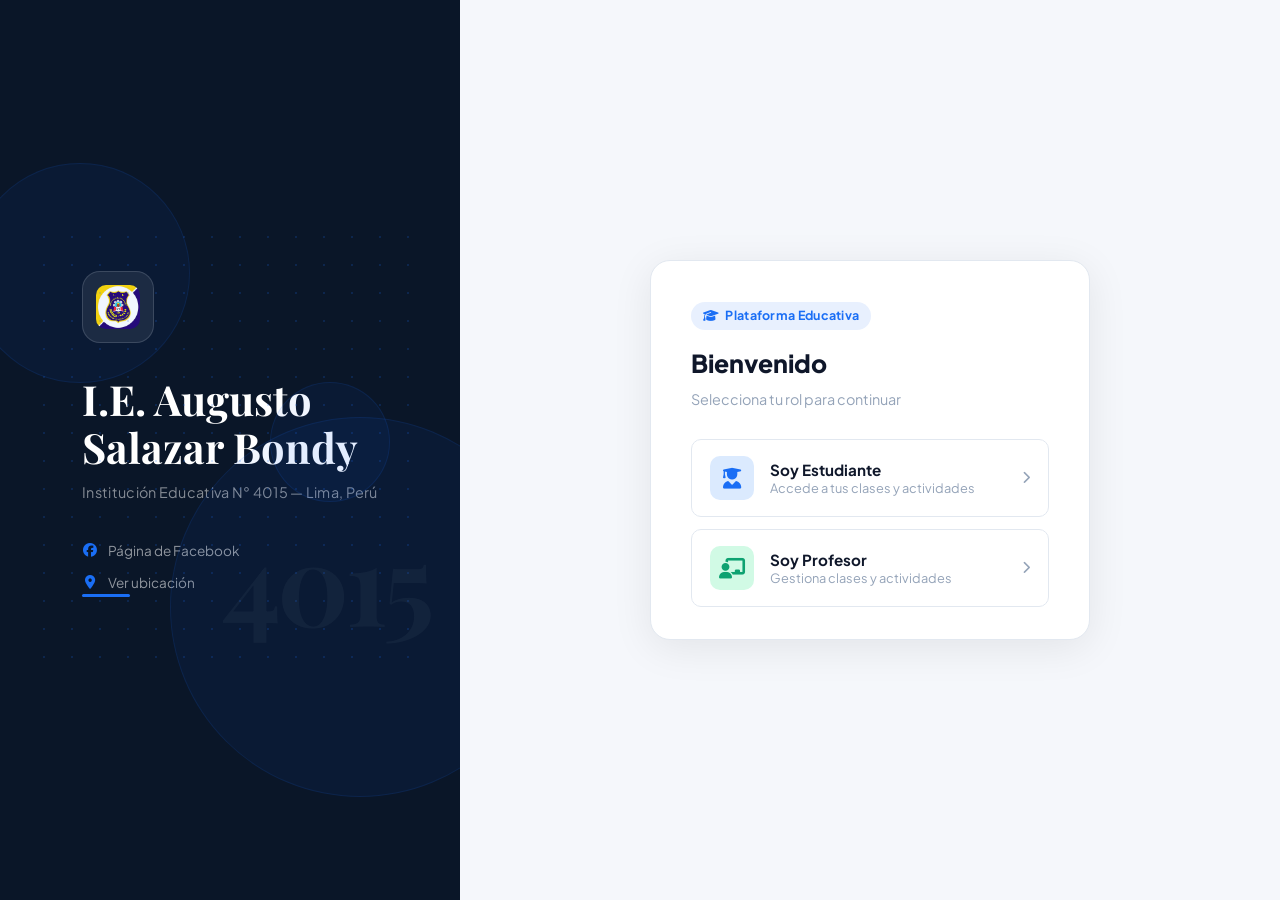
==== commit dfc3e317: "Add files via upload" ====
--- a/alumnos/dashboard.html
+++ b/alumnos/dashboard.html
@@ -56,7 +56,7 @@
       </button>
     </nav>
     <div class="sidebar-footer">
-      <button class="theme-toggle-btn" id="theme-btn" onclick="AppUtils.toggleTheme()">
+      <button class="theme-toggle-btn" id="theme-btn" onclick="AppUtils.toggleTheme()" title="Cambiar tema (mantén presionado para volver al automático)">
         <i class="fas fa-moon"></i> Modo oscuro
       </button>
       <button class="logout-btn" onclick="AppUtils.logout()">
@@ -230,7 +230,7 @@
 
 <!-- Modal: Ver actividad y responder -->
 <div class="modal-overlay hidden" id="activity-modal">
-  <div class="modal" style="max-width:760px">
+  <div class="modal" style="max-width:760px;display:flex;flex-direction:column;max-height:90vh;">
     <div class="modal-header">
       <h3 id="activity-modal-title">Actividad</h3>
       <button class="modal-close" onclick="closeModal('activity-modal')"><i class="fas fa-times"></i></button>
--- a/style.css
+++ b/style.css
@@ -121,106 +121,135 @@
 @keyframes slideInRight { from { transform: translateX(100%); opacity:0; } to { transform: translateX(0); opacity:1; } }
 
 /* ============ LOGIN ============ */
-.login-page { background: #f0f4ff; }
+.login-page { background: var(--bg); }
 .login-wrapper { display: flex; min-height: 100vh; }
 
-/* Panel izquierdo */
+/* Panel izquierdo — identidad institucional */
 .login-left {
-  width: 420px; min-width: 420px;
-  background: linear-gradient(135deg, #1a6ef5 0%, #7c3aed 100%);
+  width: 460px; min-width: 460px;
+  background: #0a1628;
   display: flex; align-items: center; justify-content: center;
   position: relative; overflow: hidden;
 }
-.login-left-content { position: relative; z-index: 2; padding: 40px; text-align: center; color: white; }
+.login-left-content {
+  position: relative; z-index: 2;
+  padding: 48px 52px; text-align: left; color: white;
+}
 .school-badge {
-  width: 80px; height: 80px;
-  background: rgba(255,255,255,0.2);
-  border-radius: 50%; display: flex; align-items: center; justify-content: center;
-  margin: 0 auto 24px; font-size: 2rem;
-  backdrop-filter: blur(10px);
-  border: 2px solid rgba(255,255,255,0.3);
+  width: 72px; height: 72px;
+  background: rgba(255,255,255,0.08);
+  border-radius: 18px; display: flex; align-items: center; justify-content: center;
+  margin: 0 0 32px;
+  border: 1px solid rgba(255,255,255,0.15);
 }
 .school-title {
   font-family: 'Playfair Display', serif;
-  font-size: 2.4rem; line-height: 1.2;
-  font-weight: 700; color: white; margin-bottom: 8px;
-}
-.school-sub { color: rgba(255,255,255,0.8); font-size: 1rem; margin-bottom: 28px; }
+  font-size: 2.6rem; line-height: 1.15;
+  font-weight: 700; color: #ffffff; margin-bottom: 10px;
+}
+.school-sub {
+  color: rgba(255,255,255,0.5); font-size: 0.9rem;
+  margin-bottom: 36px; letter-spacing: 0.3px;
+}
+/* Línea divisoria decorativa */
+.login-left-content::after {
+  content: ''; display: block;
+  width: 48px; height: 3px;
+  background: var(--primary);
+  border-radius: 2px; margin: 0 0 32px;
+}
+.school-links { display: flex; flex-direction: column; gap: 10px; }
 .social-link {
-  display: inline-flex; align-items: center; gap: 8px;
-  background: rgba(255,255,255,0.15);
-  color: white; padding: 8px 18px; border-radius: 50px;
-  font-size: 0.85rem; margin: 4px;
-  backdrop-filter: blur(10px);
-  border: 1px solid rgba(255,255,255,0.2);
-  transition: background 0.2s;
-}
-.social-link:hover { background: rgba(255,255,255,0.25); text-decoration: none; }
-
-/* Círculos decorativos */
+  display: inline-flex; align-items: center; gap: 10px;
+  color: rgba(255,255,255,0.55); padding: 0;
+  font-size: 0.85rem;
+  transition: color 0.2s;
+}
+.social-link i { width: 16px; text-align: center; color: var(--primary); }
+.social-link:hover { color: white; text-decoration: none; }
+
+/* Malla de puntos de fondo */
 .login-deco-circles { position: absolute; inset: 0; pointer-events: none; }
+.login-deco-circles::before {
+  content: ''; position: absolute; inset: 0;
+  background-image: radial-gradient(circle, rgba(26,110,245,0.18) 1px, transparent 1px);
+  background-size: 28px 28px;
+}
 .deco-c {
   position: absolute; border-radius: 50%;
-  background: rgba(255,255,255,0.06); border: 1px solid rgba(255,255,255,0.1);
-}
-.c1 { width: 300px; height: 300px; bottom: -80px; right: -80px; }
-.c2 { width: 200px; height: 200px; top: -50px; left: -50px; }
-.c3 { width: 150px; height: 150px; top: 40%; left: 20%; }
+  background: rgba(26,110,245,0.06); border: 1px solid rgba(26,110,245,0.12);
+}
+.c1 { width: 380px; height: 380px; bottom: -120px; right: -120px; }
+.c2 { width: 220px; height: 220px; top: -60px; left: -60px; }
+.c3 { width: 120px; height: 120px; top: 35%; right: 10%; }
+
+/* Número decorativo institucional */
+.login-left-content .institution-number {
+  position: absolute; bottom: 40px; right: 0;
+  font-family: 'Playfair Display', serif;
+  font-size: 7rem; font-weight: 700; line-height: 1;
+  color: rgba(255,255,255,0.04); pointer-events: none;
+  letter-spacing: -4px;
+}
 
 /* Panel derecho */
 .login-right {
   flex: 1; display: flex; align-items: center; justify-content: center;
   padding: 40px 20px;
+  background: var(--bg);
 }
 .login-card {
-  background: white; border-radius: var(--radius);
-  box-shadow: var(--shadow-lg); width: 100%; max-width: 440px;
+  background: var(--bg-card); border-radius: 20px;
+  box-shadow: 0 8px 40px rgba(0,0,0,0.08);
+  border: 1px solid var(--border);
+  width: 100%; max-width: 440px;
   overflow: hidden; position: relative;
 }
 
 /* Secciones auth */
-.auth-section { display: none; padding: 36px 36px 28px; }
-.auth-section.active { display: block; animation: fadeInUp 0.3s ease; }
-@keyframes fadeInUp { from { opacity:0; transform:translateY(12px); } to { opacity:1; transform:translateY(0); } }
+.auth-section { display: none; padding: 40px 40px 32px; }
+.auth-section.active { display: block; animation: fadeInUp 0.25s ease; }
+@keyframes fadeInUp { from { opacity:0; transform:translateY(10px); } to { opacity:1; transform:translateY(0); } }
 
 .auth-header { margin-bottom: 28px; position: relative; }
-.auth-header h2 { font-size: 1.6rem; font-weight: 700; color: var(--text); }
-.auth-header p { color: var(--text-secondary); font-size: 0.95rem; margin-top: 4px; }
+.auth-header h2 { font-size: 1.55rem; font-weight: 800; color: var(--text); }
+.auth-header p { color: var(--text-muted); font-size: 0.9rem; margin-top: 5px; }
 .auth-title-wrap { display: flex; align-items: center; gap: 14px; }
 .auth-avatar {
-  width: 50px; height: 50px; border-radius: 50%;
+  width: 46px; height: 46px; border-radius: 12px;
   display: flex; align-items: center; justify-content: center;
-  font-size: 1.3rem; flex-shrink: 0;
+  font-size: 1.2rem; flex-shrink: 0;
 }
 .auth-avatar.student { background: #dbeafe; color: var(--primary); }
 .auth-avatar.teacher { background: var(--secondary-light); color: var(--secondary); }
 .back-btn {
   position: absolute; top: 0; left: 0;
-  background: var(--border-light); border: none;
-  width: 36px; height: 36px; border-radius: 50%;
-  color: var(--text-secondary); font-size: 0.9rem;
+  background: var(--bg); border: 1px solid var(--border);
+  width: 34px; height: 34px; border-radius: 8px;
+  color: var(--text-secondary); font-size: 0.85rem;
   display: flex; align-items: center; justify-content: center;
-  transition: background 0.2s;
-}
-.back-btn:hover { background: var(--border); }
-.auth-title-wrap { padding-left: 52px; }
+  transition: all 0.15s;
+}
+.back-btn:hover { background: var(--border-light); color: var(--text); border-color: var(--primary); }
+.auth-title-wrap { padding-left: 50px; }
 
 /* Botones de rol */
-.role-buttons { display: flex; flex-direction: column; gap: 14px; margin-top: 8px; }
+.role-buttons { display: flex; flex-direction: column; gap: 12px; margin-top: 8px; }
 .role-btn {
   display: flex; align-items: center; gap: 16px;
-  padding: 18px 20px; border-radius: var(--radius-sm);
-  border: 2px solid var(--border); background: white;
-  cursor: pointer; transition: all 0.2s; text-align: left; width: 100%;
-}
-.role-btn:hover { border-color: var(--primary); background: var(--primary-light); transform: translateY(-1px); }
-.role-icon { width: 48px; height: 48px; border-radius: 12px; display: flex; align-items: center; justify-content: center; font-size: 1.4rem; flex-shrink: 0; }
+  padding: 16px 18px; border-radius: var(--radius-sm);
+  border: 1.5px solid var(--border); background: var(--bg-card);
+  cursor: pointer; transition: all 0.18s; text-align: left; width: 100%;
+}
+.role-btn:hover { border-color: var(--primary); background: var(--primary-light); transform: translateX(3px); }
+.role-icon { width: 44px; height: 44px; border-radius: 10px; display: flex; align-items: center; justify-content: center; font-size: 1.3rem; flex-shrink: 0; }
 .student-btn .role-icon { background: #dbeafe; color: var(--primary); }
 .teacher-btn .role-icon { background: var(--secondary-light); color: var(--secondary); }
 .role-info { flex: 1; }
-.role-title { display: block; font-weight: 700; font-size: 1rem; color: var(--text); }
-.role-desc { font-size: 0.82rem; color: var(--text-secondary); }
-.role-arrow { color: var(--text-muted); font-size: 0.85rem; }
+.role-title { display: block; font-weight: 700; font-size: 0.95rem; color: var(--text); }
+.role-desc { font-size: 0.8rem; color: var(--text-muted); margin-top: 1px; }
+.role-arrow { color: var(--text-muted); font-size: 0.8rem; transition: transform 0.18s; }
+.role-btn:hover .role-arrow { transform: translateX(4px); color: var(--primary); }
 
 /* Formularios */
 .form-group { margin-bottom: 18px; }
@@ -230,12 +259,16 @@
   position: absolute; left: 14px; color: var(--text-muted); font-size: 0.9rem; pointer-events: none;
 }
 .input-wrap input {
-  width: 100%; padding: 12px 14px 12px 40px;
-  border: 2px solid var(--border); border-radius: var(--radius-sm);
+  width: 100%; padding: 13px 14px 13px 42px;
+  border: 1.5px solid var(--border); border-radius: var(--radius-sm);
   font-size: 0.95rem; color: var(--text); background: var(--bg);
-  transition: border-color 0.2s;
-}
-.input-wrap input:focus { outline: none; border-color: var(--primary); background: white; }
+  transition: border-color 0.2s, box-shadow 0.2s;
+}
+.input-wrap input:focus {
+  outline: none; border-color: var(--primary);
+  box-shadow: 0 0 0 3px rgba(26,110,245,0.1);
+  background: var(--bg-card);
+}
 .toggle-pw {
   position: absolute; right: 12px;
   background: none; border: none; color: var(--text-muted); padding: 0;
@@ -244,14 +277,14 @@
 /* Botones */
 .btn-primary {
   display: inline-flex; align-items: center; justify-content: center; gap: 10px;
-  background: var(--primary); color: white;
-  border: none; border-radius: var(--radius-sm);
-  padding: 13px 24px; font-size: 0.95rem; font-weight: 600;
-  cursor: pointer; transition: all 0.2s;
-}
-.btn-primary:hover { background: var(--primary-dark); transform: translateY(-1px); box-shadow: 0 4px 16px rgba(26,110,245,0.3); }
-.btn-primary.full-width { width: 100%; margin-top: 8px; }
-.btn-primary:disabled { opacity: 0.6; cursor: not-allowed; transform: none; }
+  background: linear-gradient(135deg, var(--primary) 0%, #1255cc 100%);
+  color: white; border: none; border-radius: var(--radius-sm);
+  padding: 13px 24px; font-size: 0.95rem; font-weight: 700;
+  cursor: pointer; transition: all 0.2s; letter-spacing: 0.2px;
+}
+.btn-primary:hover { filter: brightness(1.08); transform: translateY(-1px); box-shadow: 0 6px 20px rgba(26,110,245,0.35); }
+.btn-primary.full-width { width: 100%; margin-top: 10px; }
+.btn-primary:disabled { opacity: 0.6; cursor: not-allowed; transform: none; filter: none; }
 
 .btn-secondary {
   display: inline-flex; align-items: center; gap: 8px;
@@ -274,11 +307,19 @@
 }
 .btn-success:hover { opacity: 0.9; }
 
-.auth-footer { margin-top: 20px; text-align: center; font-size: 0.87rem; color: var(--text-secondary); }
+.auth-footer { margin-top: 20px; text-align: center; font-size: 0.87rem; color: var(--text-muted); }
 .auth-footer p { margin: 6px 0; }
 .auth-footer a { color: var(--primary); font-weight: 600; }
-.recover-link { color: var(--text-secondary) !important; font-weight: 400 !important; font-size: 0.85rem; }
+.auth-footer a:hover { text-decoration: underline; }
+.recover-link { color: var(--text-muted) !important; font-weight: 400 !important; font-size: 0.82rem; display: inline-flex; align-items: center; gap: 5px; }
 .recover-link:hover { color: var(--primary) !important; }
+/* Bienvenida chip */
+.welcome-chip {
+  display: inline-flex; align-items: center; gap: 6px;
+  background: var(--primary-light); color: var(--primary);
+  font-size: 0.78rem; font-weight: 700; padding: 4px 12px;
+  border-radius: 50px; margin-bottom: 14px; letter-spacing: 0.3px;
+}
 
 /* ============ LAYOUT DASHBOARD ============ */
 .app-layout { display: flex; min-height: 100vh; }
@@ -470,19 +511,20 @@
 .modal {
   background: var(--bg-card); border-radius: var(--radius);
   box-shadow: var(--shadow-lg); width: 100%; max-width: 680px;
-  max-height: 90vh; overflow-y: auto;
+  max-height: 90vh; overflow: hidden;
+  display: flex; flex-direction: column;
   animation: slideUp 0.3s ease;
 }
 .modal-header {
   padding: 20px 24px; border-bottom: 1px solid var(--border);
   display: flex; align-items: center; justify-content: space-between;
-  position: sticky; top: 0; background: var(--bg-card); z-index: 1;
+  flex-shrink: 0; background: var(--bg-card); z-index: 1;
 }
 .modal-header h3 { font-size: 1.1rem; font-weight: 700; }
 .modal-close { background: none; border: none; font-size: 1.1rem; color: var(--text-muted); cursor: pointer; padding: 4px 8px; border-radius: 6px; }
 .modal-close:hover { background: var(--border); color: var(--text); }
-.modal-body { padding: 24px; }
-.modal-footer { padding: 16px 24px; border-top: 1px solid var(--border); display: flex; justify-content: flex-end; gap: 10px; }
+.modal-body { padding: 24px; overflow-y: auto; flex: 1; -webkit-overflow-scrolling: touch; }
+.modal-footer { padding: 16px 24px; border-top: 1px solid var(--border); display: flex; justify-content: flex-end; gap: 10px; flex-shrink: 0; background: var(--bg-card); }
 @keyframes fadeIn { from { opacity:0; } to { opacity:1; } }
 @keyframes slideUp { from { transform:translateY(20px); opacity:0; } to { transform:translateY(0); opacity:1; } }
 
@@ -506,20 +548,35 @@
 
 /* Respuestas de estudiante */
 .activity-form { display: flex; flex-direction: column; gap: 20px; }
-.question-block { background: var(--bg-card); border: 1px solid var(--border); border-radius: var(--radius-sm); padding: 20px 24px; }
+.question-block { background: var(--bg-card); border: 1px solid var(--border); border-radius: var(--radius-sm); padding: 20px 24px; position: relative; overflow: visible; }
 .question-text { font-size: 0.95rem; font-weight: 600; color: var(--text); margin-bottom: 14px; }
 .question-text .q-num { color: var(--primary); margin-right: 8px; }
 .answer-textarea {
-  width: 100%; min-height: 100px; padding: 12px 16px;
+  width: 100%; min-height: 110px; padding: 12px 16px;
   border: 2px solid var(--border); border-radius: var(--radius-sm);
-  font-family: var(--font); font-size: 0.9rem; color: var(--text);
+  font-family: var(--font); font-size: 1rem; color: var(--text);
   resize: vertical; background: var(--bg);
-}
-.answer-textarea:focus { outline: none; border-color: var(--primary); background: white; }
+  -webkit-user-select: text; user-select: text;
+  touch-action: manipulation;
+  cursor: text;
+  -webkit-appearance: none;
+}
+.answer-textarea:focus { outline: none; border-color: var(--primary); box-shadow: 0 0 0 3px rgba(26,110,245,0.12); background: var(--bg-card); }
 .radio-group, .checkbox-group { display: flex; flex-direction: column; gap: 10px; }
-.option-item { display: flex; align-items: center; gap: 12px; cursor: pointer; }
-.option-item input[type="radio"], .option-item input[type="checkbox"] { width: 18px; height: 18px; cursor: pointer; accent-color: var(--primary); }
-.option-item label { font-size: 0.9rem; color: var(--text); cursor: pointer; }
+.option-item {
+  display: flex; align-items: center; gap: 12px; cursor: pointer;
+  font-size: 0.95rem; color: var(--text);
+  padding: 10px 14px; border-radius: var(--radius-sm);
+  border: 2px solid var(--border); background: var(--bg);
+  transition: border-color 0.15s, background 0.15s;
+  touch-action: manipulation; -webkit-user-select: none; user-select: none;
+}
+.option-item:hover, .option-item:active { border-color: var(--primary); background: var(--primary-light); }
+.option-item input[type="radio"], .option-item input[type="checkbox"] {
+  width: 20px; height: 20px; cursor: pointer; accent-color: var(--primary);
+  flex-shrink: 0; touch-action: manipulation;
+}
+.option-item span { cursor: pointer; flex: 1; }
 
 /* ============ IA RETROALIMENTACIÓN ============ */
 .ai-feedback {
@@ -626,7 +683,7 @@
 /* ============ RESPONSIVE ============ */
 @media (max-width: 900px) {
   .login-left { display: none; }
-  .login-right { padding: 24px 16px; }
+  .login-right { padding: 24px 16px; background: var(--bg); }
   .auth-section { padding: 28px 24px 24px; }
   .sidebar { transform: translateX(-100%); }
   .sidebar.open { transform: translateX(0); }
@@ -643,19 +700,24 @@
 @media (max-width: 600px) {
   .stats-grid { grid-template-columns: 1fr 1fr; }
   .classes-grid { grid-template-columns: 1fr; }
-  .modal { border-radius: var(--radius) var(--radius) 0 0; margin-top: auto; }
+  .modal { border-radius: var(--radius) var(--radius) 0 0; margin-top: auto; max-height: 85vh; }
   .modal-overlay { align-items: flex-end; padding: 0; }
+  .modal-body { padding: 16px; }
+  .answer-textarea { font-size: 16px; } /* Prevent iOS zoom on focus */
+  .form-input { font-size: 16px; }
 }
 
 /* ============ MODO OSCURO — FIXES ============ */
-[data-theme="dark"] .login-card { background: var(--bg-card); }
-[data-theme="dark"] .auth-section { background: var(--bg-card); }
-[data-theme="dark"] .role-btn { background: var(--bg-card); border-color: var(--border); color: var(--text); }
+[data-theme="dark"] .login-page { background: #060d1a; }
+[data-theme="dark"] .login-right { background: #060d1a; }
+[data-theme="dark"] .login-card { background: #0f172a; border-color: #1e293b; }
+[data-theme="dark"] .auth-section { background: #0f172a; }
+[data-theme="dark"] .role-btn { background: #0f172a; border-color: #1e293b; color: var(--text); }
 [data-theme="dark"] .role-btn:hover { background: var(--primary-light); border-color: var(--primary); }
 [data-theme="dark"] .role-title { color: var(--text); }
 [data-theme="dark"] .role-desc { color: var(--text-secondary); }
-[data-theme="dark"] .input-wrap input { background: #0f172a; color: var(--text); border-color: var(--border); }
-[data-theme="dark"] .input-wrap input:focus { background: #1e293b; border-color: var(--primary); }
+[data-theme="dark"] .input-wrap input { background: #070e1c; color: var(--text); border-color: #1e293b; }
+[data-theme="dark"] .input-wrap input:focus { background: #0f172a; border-color: var(--primary); }
 [data-theme="dark"] .modal { background: var(--bg-card); }
 [data-theme="dark"] .modal-header { background: var(--bg-card); }
 [data-theme="dark"] .question-block { background: #1e293b; border-color: var(--border); }
@@ -664,8 +726,12 @@
 [data-theme="dark"] .question-item { background: #1e293b; border-color: var(--border); }
 [data-theme="dark"] .add-q-btn { background: var(--bg-card); color: var(--text-secondary); border-color: var(--border); }
 [data-theme="dark"] .add-q-btn:hover { border-color: var(--primary); color: var(--primary); background: var(--primary-light); }
-[data-theme="dark"] .form-input { background: #0f172a; color: var(--text); border-color: var(--border); }
-[data-theme="dark"] .form-input:focus { background: #1e293b; }
+[data-theme="dark"] .form-input { background: #070e1c; color: var(--text); border-color: #1e293b; }
+[data-theme="dark"] .form-input:focus { background: #0f172a; border-color: var(--primary); }
+[data-theme="dark"] .answer-textarea { background: #070e1c; color: var(--text); border-color: #1e293b; }
+[data-theme="dark"] .answer-textarea:focus { background: #0f172a; border-color: var(--primary); }
+[data-theme="dark"] .option-item { background: #0f172a; border-color: #1e293b; color: var(--text); }
+[data-theme="dark"] .option-item:hover { background: var(--primary-light); border-color: var(--primary); }
 [data-theme="dark"] .topbar { background: var(--bg-card); }
 [data-theme="dark"] .topbar-search { background: #0f172a; border-color: var(--border); }
 [data-theme="dark"] .topbar-search input { color: var(--text); }
@@ -684,3 +750,62 @@
 [data-theme="dark"] .school-sub { color: rgba(255,255,255,0.8); }
 [data-theme="dark"] .loader-logo { color: var(--primary); }
 [data-theme="dark"] .global-loader { background: var(--bg-card); }
+
+/* ── Banner éxito envío actividad ── */
+.submission-success-banner {
+  display: flex;
+  align-items: center;
+  gap: 12px;
+  background: var(--secondary-light);
+  color: #065f46;
+  border-radius: var(--radius-sm);
+  padding: 14px 20px;
+  font-weight: 600;
+  font-size: 1rem;
+  margin-bottom: 4px;
+}
+.submission-success-banner i {
+  font-size: 1.4rem;
+  flex-shrink: 0;
+}
+[data-theme="dark"] .submission-success-banner {
+  background: #064e3b;
+  color: #6ee7b7;
+}
+
+/* ── IA loading dots ── */
+.ai-feedback-loading {
+  opacity: 0.85;
+}
+.ai-loading-dots {
+  display: flex;
+  gap: 8px;
+  padding: 8px 0 4px;
+}
+.ai-loading-dots span {
+  width: 10px;
+  height: 10px;
+  background: var(--primary);
+  border-radius: 50%;
+  animation: ai-dot-bounce 1.2s infinite ease-in-out;
+}
+.ai-loading-dots span:nth-child(2) { animation-delay: 0.2s; }
+.ai-loading-dots span:nth-child(3) { animation-delay: 0.4s; }
+@keyframes ai-dot-bounce {
+  0%, 80%, 100% { transform: scale(0.6); opacity: 0.4; }
+  40%           { transform: scale(1);   opacity: 1; }
+}
+
+/* ── Pregunta reflexión IA ── */
+.ai-reflection {
+  background: linear-gradient(135deg, var(--primary-light), var(--purple-light));
+  border-radius: var(--radius-sm);
+  padding: 12px 16px;
+  margin-top: 4px;
+}
+.ai-reflection .ai-section-title {
+  color: var(--primary);
+}
+[data-theme="dark"] .ai-reflection {
+  background: linear-gradient(135deg, #1e3a5f, #2d1e4e);
+}
